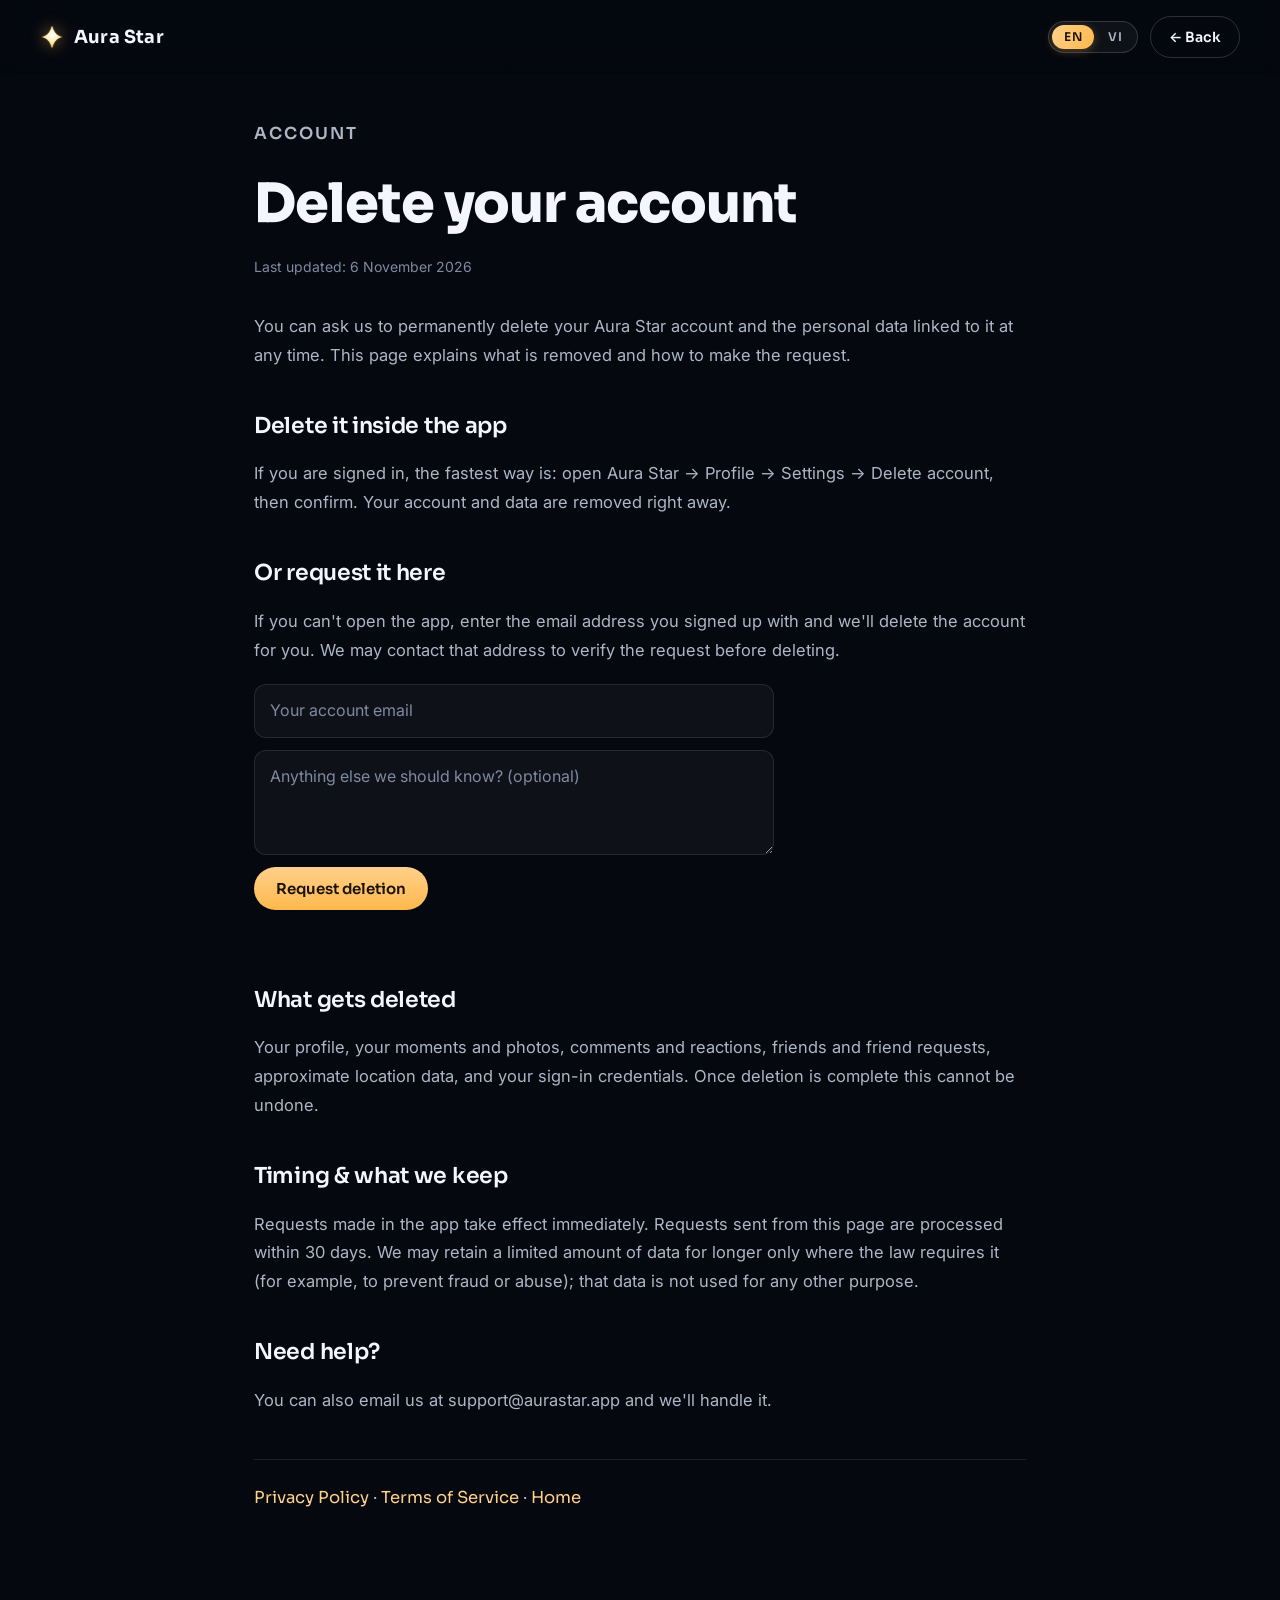
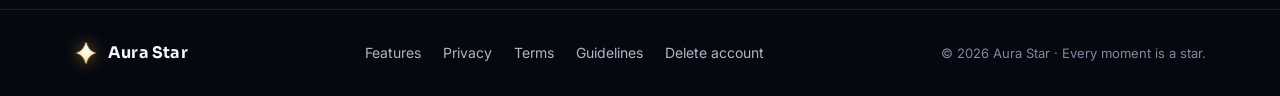
==== delete-account.html @ 7840a2f6 "feat: account-deletion request page + public URL (store compliance) - delete-account.html: bilingual" ====
<!doctype html>
<html lang="en">
<head>
  <meta charset="utf-8" />
  <meta name="viewport" content="width=device-width, initial-scale=1" />
  <title>Delete your account — Aura Star</title>
  <meta name="description" content="Request deletion of your Aura Star account and data." />
  <meta name="theme-color" content="#05080f" />
  <meta name="color-scheme" content="dark" />
  <link rel="icon" type="image/png" href="assets/icon.png" />
  <link rel="preconnect" href="https://fonts.googleapis.com" />
  <link rel="preconnect" href="https://fonts.gstatic.com" crossorigin />
  <link href="https://fonts.googleapis.com/css2?family=Sora:wght@400;500;600;700;800&family=Inter:wght@400;500;600&family=Instrument+Serif:ital@0;1&display=swap" rel="stylesheet" />
  <link rel="stylesheet" href="css/styles.css?v=15" />
</head>
<body>
  <nav class="nav">
    <a class="brand" href="index.html" aria-label="Aura Star home">
      <img src="assets/star.png" alt="" /><span>Aura&nbsp;Star</span>
    </a>
    <div class="nav-actions">
      <div class="lang-switch">
        <button class="lang-btn" data-lang="en" type="button">EN</button>
        <button class="lang-btn" data-lang="vi" type="button">VI</button>
      </div>
      <a class="navcta" href="index.html" data-en="← Back" data-vi="← Quay lại">← Back</a>
    </div>
  </nav>

  <main class="legal wrap">
    <p class="eyebrow" data-en="Account" data-vi="Tài khoản">Account</p>
    <h1 data-en="Delete your account" data-vi="Xóa tài khoản của bạn">Delete your account</h1>
    <p class="updated" data-en="Last updated: 6 November 2026" data-vi="Cập nhật lần cuối: 6 tháng 11 năm 2026">Last updated: 6 November 2026</p>

    <p data-en="You can ask us to permanently delete your Aura Star account and the personal data linked to it at any time. This page explains what is removed and how to make the request." data-vi="Bạn có thể yêu cầu chúng tôi xóa vĩnh viễn tài khoản Aura Star và dữ liệu cá nhân liên quan bất cứ lúc nào. Trang này giải thích những gì sẽ bị xóa và cách gửi yêu cầu.">You can ask us to permanently delete your Aura Star account and the personal data linked to it at any time. This page explains what is removed and how to make the request.</p>

    <h2 data-en="Delete it inside the app" data-vi="Xóa ngay trong ứng dụng">Delete it inside the app</h2>
    <p data-en="If you are signed in, the fastest way is: open Aura Star → Profile → Settings → Delete account, then confirm. Your account and data are removed right away." data-vi="Nếu bạn đã đăng nhập, cách nhanh nhất là: mở Aura Star → Hồ sơ → Cài đặt → Xóa tài khoản, rồi xác nhận. Tài khoản và dữ liệu của bạn sẽ được xóa ngay.">If you are signed in, the fastest way is: open Aura Star → Profile → Settings → Delete account, then confirm. Your account and data are removed right away.</p>

    <h2 data-en="Or request it here" data-vi="Hoặc gửi yêu cầu tại đây">Or request it here</h2>
    <p data-en="If you can't open the app, enter the email address you signed up with and we'll delete the account for you. We may contact that address to verify the request before deleting." data-vi="Nếu bạn không thể mở ứng dụng, hãy nhập địa chỉ email bạn đã đăng ký và chúng tôi sẽ xóa tài khoản giúp bạn. Chúng tôi có thể liên hệ qua email đó để xác minh yêu cầu trước khi xóa.">If you can't open the app, enter the email address you signed up with and we'll delete the account for you. We may contact that address to verify the request before deleting.</p>

    <form class="delreq" id="del-form" novalidate>
      <label class="sr-only" for="del-email" data-en="Your account email" data-vi="Email tài khoản của bạn">Your account email</label>
      <input id="del-email" type="email" required
             data-ph-en="Your account email" data-ph-vi="Email tài khoản của bạn"
             placeholder="Your account email" autocomplete="email" />
      <textarea id="del-note" rows="3"
             data-ph-en="Anything else we should know? (optional)" data-ph-vi="Bạn muốn nói thêm điều gì? (không bắt buộc)"
             placeholder="Anything else we should know? (optional)"></textarea>
      <button type="submit" id="del-btn" data-en="Request deletion" data-vi="Gửi yêu cầu xóa">Request deletion</button>
      <p class="delreq-msg" id="del-msg" aria-live="polite"></p>
    </form>

    <h2 data-en="What gets deleted" data-vi="Những gì sẽ bị xóa">What gets deleted</h2>
    <p data-en="Your profile, your moments and photos, comments and reactions, friends and friend requests, approximate location data, and your sign-in credentials. Once deletion is complete this cannot be undone." data-vi="Hồ sơ của bạn, các khoảnh khắc và ảnh, bình luận và cảm xúc, bạn bè và lời mời kết bạn, dữ liệu vị trí tương đối, và thông tin đăng nhập của bạn. Sau khi xóa xong, thao tác này không thể hoàn tác.">Your profile, your moments and photos, comments and reactions, friends and friend requests, approximate location data, and your sign-in credentials. Once deletion is complete this cannot be undone.</p>

    <h2 data-en="Timing &amp; what we keep" data-vi="Thời gian &amp; những gì chúng tôi giữ lại">Timing &amp; what we keep</h2>
    <p data-en="Requests made in the app take effect immediately. Requests sent from this page are processed within 30 days. We may retain a limited amount of data for longer only where the law requires it (for example, to prevent fraud or abuse); that data is not used for any other purpose." data-vi="Yêu cầu thực hiện trong ứng dụng có hiệu lực ngay lập tức. Yêu cầu gửi từ trang này được xử lý trong vòng 30 ngày. Chúng tôi có thể giữ lại một lượng dữ liệu hạn chế lâu hơn chỉ khi pháp luật yêu cầu (ví dụ để ngăn gian lận hoặc lạm dụng); dữ liệu đó không được dùng cho bất kỳ mục đích nào khác.">Requests made in the app take effect immediately. Requests sent from this page are processed within 30 days. We may retain a limited amount of data for longer only where the law requires it (for example, to prevent fraud or abuse); that data is not used for any other purpose.</p>

    <h2 data-en="Need help?" data-vi="Cần trợ giúp?">Need help?</h2>
    <p data-en="You can also email us at support@aurastar.app and we'll handle it." data-vi="Bạn cũng có thể gửi email tới support@aurastar.app và chúng tôi sẽ xử lý.">You can also email us at <a href="mailto:support@aurastar.app?subject=Delete%20my%20Aura%20Star%20account">support@aurastar.app</a> and we'll handle it.</p>

    <p class="legal-nav" data-en="<a href=&quot;privacy.html&quot;>Privacy Policy</a> · <a href=&quot;terms.html&quot;>Terms of Service</a> · <a href=&quot;index.html&quot;>Home</a>" data-vi="<a href=&quot;privacy.html&quot;>Chính sách quyền riêng tư</a> · <a href=&quot;terms.html&quot;>Điều khoản dịch vụ</a> · <a href=&quot;index.html&quot;>Trang chủ</a>"><a href="privacy.html">Privacy Policy</a> · <a href="terms.html">Terms of Service</a> · <a href="index.html">Home</a></p>
  </main>

  <footer>
    <div class="wrap foot">
      <a class="brand" href="index.html"><img src="assets/star.png" alt="" width="22" /><span>Aura Star</span></a>
      <div class="links">
        <a href="index.html#features" data-en="Features" data-vi="Tính năng">Features</a>
        <a href="privacy.html" data-en="Privacy" data-vi="Quyền riêng tư">Privacy</a>
        <a href="terms.html" data-en="Terms" data-vi="Điều khoản">Terms</a>
        <a href="guidelines.html" data-en="Guidelines" data-vi="Nguyên tắc">Guidelines</a>
        <a href="delete-account.html" data-en="Delete account" data-vi="Xóa tài khoản">Delete account</a>
      </div>
      <span class="copyright">© <span id="year">2026</span> <span data-en="Aura Star · Every moment is a star." data-vi="Aura Star · Mỗi khoảnh khắc là một vì sao.">Aura Star · Every moment is a star.</span></span>
    </div>
  </footer>
  <script src="js/i18n.js?v=15"></script>
  <script src="js/delete-request.js?v=15"></script>
  <script>document.getElementById("year").textContent = new Date().getFullYear();</script>
</body>
</html>
---- css/styles.css ----
/* Aura Star — Coming Soon (premium redesign) */
:root {
  --bg: #05080f;
  --bg2: #0b1327;
  --panel: rgba(255, 255, 255, 0.045);
  --panel-2: rgba(255, 255, 255, 0.07);
  --border: rgba(255, 255, 255, 0.10);
  --border-2: rgba(255, 255, 255, 0.16);
  --gold: #ffb84d;
  --gold-2: #ffd08a;
  --text: #f4f6fb;
  --muted: #aeb6c6;
  --muted-2: #7f8aa0;
  --font: "Inter", system-ui, -apple-system, Segoe UI, Roboto, sans-serif;
  --display: "Sora", var(--font);
  --serif: "Instrument Serif", Georgia, "Times New Roman", serif;
  --maxw: 1180px;
}

* { box-sizing: border-box; }
html { scroll-behavior: smooth; -webkit-text-size-adjust: 100%; }
body {
  margin: 0;
  background: var(--bg);
  color: var(--text);
  font-family: var(--font);
  font-size: 17px;
  line-height: 1.6;
  overflow-x: hidden;
  -webkit-font-smoothing: antialiased;
}
img { max-width: 100%; display: block; }
a { color: inherit; text-decoration: none; }

.wrap { width: 100%; max-width: var(--maxw); margin: 0 auto; padding: 0 24px; }

/* ---- Nav ---------------------------------------------------------------- */
.nav {
  position: fixed; inset: 0 0 auto 0; z-index: 20;
  display: flex; align-items: center; justify-content: space-between;
  padding: 16px clamp(18px, 5vw, 40px);
  backdrop-filter: blur(10px);
  background: linear-gradient(to bottom, rgba(5, 8, 15, 0.6), rgba(5, 8, 15, 0));
}
.brand { display: flex; align-items: center; gap: 10px; font-family: var(--display);
  font-weight: 700; letter-spacing: 0.2px; font-size: 18px; }
.brand img { width: 24px; height: 24px; filter: drop-shadow(0 0 8px rgba(255, 184, 77, 0.6)); }
.navcta {
  font-family: var(--display); font-weight: 600; font-size: 14px;
  padding: 9px 18px; border-radius: 999px;
  border: 1px solid var(--border-2); color: var(--text);
  transition: background 0.2s, border-color 0.2s, transform 0.2s;
}
.navcta:hover { background: var(--panel-2); border-color: var(--gold); transform: translateY(-1px); }

/* ---- Language switch ---------------------------------------------------- */
.nav-actions { display: flex; align-items: center; gap: 12px; }
.lang-switch {
  display: inline-flex; align-items: center; gap: 2px;
  padding: 3px; border-radius: 999px;
  border: 1px solid var(--border-2); background: var(--panel);
}
.lang-btn {
  font-family: var(--display); font-weight: 600; font-size: 12px;
  letter-spacing: 0.4px; line-height: 1;
  padding: 6px 12px; border-radius: 999px;
  border: 0; cursor: pointer;
  background: transparent; color: var(--muted);
  transition: background 0.2s, color 0.2s;
}
.lang-btn:hover { color: var(--text); }
.lang-btn.active {
  color: #1a1203;
  background: linear-gradient(120deg, var(--gold-2), var(--gold));
  box-shadow: 0 2px 10px rgba(255, 184, 77, 0.3);
}

/* ---- Hero --------------------------------------------------------------- */
.hero {
  position: relative; min-height: 100svh;
  display: flex; align-items: center;
  overflow: hidden;
  border-bottom: 1px solid var(--border);
}
/* black sky + stars + shooting stars (behind everything).
   width/height 100% are required — a <canvas> is a replaced element, so
   inset:0 alone keeps its default 300x150 size instead of filling the hero. */
#stars { position: absolute; inset: 0; width: 100%; height: 100%;
  z-index: 0; pointer-events: none; }
/* satellite globe, nudged to the right so it clears the headline on desktop */
#globe { position: absolute; top: 0; bottom: 0; left: 24%; right: -7%; z-index: 1;
  cursor: grab; }
#globe:active { cursor: grabbing; }
#globe canvas { outline: none; }
/* White-blue atmosphere glow hugging the globe's limb. The globe's on-screen
   radius is fixed by its zoom (~200px), centred at ~65.5% / 50% of the hero,
   so a fixed-size ring lines up with the Earth's edge. Sits just above the
   globe so the halo is always visible around the rim. */
/* faint ambient glow behind the globe for depth; the precise atmosphere rim is
   drawn on a canvas in globe.js so it always hugs the Earth's real edge. */
.hero::before {
  content: ""; position: absolute; z-index: 0; pointer-events: none;
  width: min(82vmin, 780px); height: min(82vmin, 780px);
  left: 65.5%; top: 50%; transform: translate(-50%, -50%);
  background: radial-gradient(circle,
    rgba(90, 150, 255, 0.10) 0%, rgba(90, 150, 255, 0) 60%);
}
/* readability scrim: dark on the left, clear on the right */
.hero-scrim {
  position: absolute; inset: 0; z-index: 2; pointer-events: none;
  background:
    radial-gradient(130% 90% at 10% 50%, rgba(5, 8, 15, 0.92) 0%, rgba(5, 8, 15, 0.5) 32%, rgba(5, 8, 15, 0) 60%),
    linear-gradient(to top, rgba(5, 8, 15, 0.85) 0%, rgba(5, 8, 15, 0) 28%);
}
.hero-inner {
  position: relative; z-index: 3;
  width: 100%; max-width: var(--maxw); margin: 0 auto;
  padding: 120px 24px 90px;
  /* let drags pass through the empty copy area to the globe behind it */
  pointer-events: none;
}
.hero-inner > * { max-width: 620px; }
/* re-enable interaction only for the things people actually click */
.hero-inner .signup, .hero-inner .badge { pointer-events: auto; }

.badge {
  display: inline-flex; align-items: center; gap: 8px;
  font-family: var(--display); font-size: 13px; font-weight: 600;
  letter-spacing: 0.4px; text-transform: uppercase;
  color: var(--gold-2);
  padding: 7px 14px; border-radius: 999px;
  border: 1px solid rgba(255, 184, 77, 0.35);
  background: rgba(255, 184, 77, 0.08);
}
.badge .dot { width: 7px; height: 7px; border-radius: 50%; background: var(--gold);
  box-shadow: 0 0 10px var(--gold); animation: pulse 2.4s ease-in-out infinite; }
@keyframes pulse { 0%, 100% { opacity: 1; } 50% { opacity: 0.35; } }

h1.display {
  font-family: var(--display);
  font-weight: 800; font-size: clamp(44px, 7vw, 86px);
  line-height: 1.02; letter-spacing: -1.5px;
  margin: 22px 0 12px;
}
h1.display em {
  font-family: var(--serif); font-style: italic; font-weight: 400;
  letter-spacing: 0;
  background: linear-gradient(120deg, var(--gold-2), var(--gold) 55%, #ffe9c6);
  -webkit-background-clip: text; background-clip: text; color: transparent;
  text-shadow: 0 0 40px rgba(255, 184, 77, 0.25);
  padding-right: 0.06em;
}
/* Uses Inter (full Vietnamese support) in italic — Instrument Serif lacks the
   Vietnamese diacritics, so the serif is kept only for the English headline. */
.tagline-vi { font-family: var(--font); font-style: italic; font-weight: 500;
  font-size: clamp(17px, 2.2vw, 22px); letter-spacing: 0.2px;
  color: var(--gold-2); opacity: 0.92; margin: 0 0 20px; }
.lead { color: var(--muted); font-size: clamp(16px, 1.6vw, 18px); margin: 0 0 30px; }

.signup { display: flex; gap: 10px; flex-wrap: wrap; max-width: 520px; }
.signup input {
  flex: 1 1 220px; min-width: 0;
  padding: 14px 18px; border-radius: 14px;
  background: var(--panel); border: 1px solid var(--border-2); color: var(--text);
  font-family: var(--font); font-size: 15px; outline: none;
  transition: border-color 0.2s, background 0.2s;
}
.signup input::placeholder { color: var(--muted-2); }
.signup input:focus { border-color: var(--gold); background: var(--panel-2); }
.btn {
  font-family: var(--display); font-weight: 700; font-size: 15px;
  padding: 14px 24px; border-radius: 14px; border: 0; cursor: pointer;
  color: #1a1203; white-space: nowrap;
  background: linear-gradient(120deg, var(--gold-2), var(--gold));
  box-shadow: 0 8px 26px rgba(255, 184, 77, 0.3);
  transition: transform 0.18s, box-shadow 0.18s, filter 0.18s;
}
.btn:hover { transform: translateY(-2px); box-shadow: 0 12px 34px rgba(255, 184, 77, 0.42); }
.btn:disabled { filter: saturate(0.6) brightness(0.9); cursor: default; transform: none; }
.note { color: var(--muted-2); font-size: 13px; margin: 14px 0 0; }

.scroll-cue {
  position: absolute; left: 50%; bottom: 22px; z-index: 3;
  transform: translateX(-50%);
  width: 26px; height: 42px; border: 1.5px solid var(--border-2); border-radius: 14px;
}
.scroll-cue span { position: absolute; left: 50%; top: 8px; width: 4px; height: 8px;
  margin-left: -2px; border-radius: 2px; background: var(--gold);
  animation: scroll 1.8s ease-in-out infinite; }
@keyframes scroll { 0% { opacity: 0; transform: translateY(0); }
  40% { opacity: 1; } 80%, 100% { opacity: 0; transform: translateY(14px); } }

/* ---- Sections ----------------------------------------------------------- */
.section { padding: clamp(70px, 10vw, 130px) 0; position: relative; }
.section.alt { background:
  radial-gradient(120% 80% at 50% 0%, rgba(11, 19, 39, 0.9), rgba(5, 8, 15, 0)); }
.eyebrow { font-family: var(--display); font-weight: 600; font-size: 13px;
  letter-spacing: 2px; text-transform: uppercase; color: var(--gold); margin: 0 0 12px; }
.section h2 { font-family: var(--display); font-weight: 700;
  font-size: clamp(30px, 4.4vw, 46px); letter-spacing: -0.8px; line-height: 1.08; margin: 0 0 14px; }
.section .sub { color: var(--muted); max-width: 640px; margin: 0 0 48px; font-size: 17px; }

/* Feature cards */
.cards { display: grid; grid-template-columns: repeat(3, 1fr); gap: 20px; }
.card {
  background: var(--panel); border: 1px solid var(--border); border-radius: 20px;
  padding: 28px 26px; transition: transform 0.22s, border-color 0.22s, background 0.22s;
  position: relative; overflow: hidden;
}
.card::after { content: ""; position: absolute; inset: 0;
  background: radial-gradient(120% 90% at 50% -20%, rgba(255, 184, 77, 0.10), transparent 60%);
  opacity: 0; transition: opacity 0.25s; pointer-events: none; }
.card:hover { transform: translateY(-4px); border-color: rgba(255, 184, 77, 0.4); background: var(--panel-2); }
.card:hover::after { opacity: 1; }
.card .ico {
  width: 50px; height: 50px; border-radius: 14px; display: grid; place-items: center;
  font-size: 24px; margin-bottom: 16px;
  background: rgba(255, 184, 77, 0.12); border: 1px solid rgba(255, 184, 77, 0.28);
}
.card h3 { font-family: var(--display); font-weight: 600; font-size: 19px; margin: 0 0 8px; }
.card p { color: var(--muted); font-size: 15px; margin: 0; line-height: 1.6; }

/* Screenshots */
.screens { display: grid; grid-template-columns: repeat(4, 1fr); gap: 22px; }
.phone { margin: 0; text-align: center; }
.phone img {
  width: 100%; border-radius: 26px;
  border: 1px solid var(--border-2);
  box-shadow: 0 24px 60px rgba(0, 0, 0, 0.55), 0 0 0 1px rgba(255, 255, 255, 0.03) inset;
  transition: transform 0.25s;
}
.phone:hover img { transform: translateY(-6px); }
.phone figcaption { margin-top: 16px; color: var(--muted); font-size: 14px;
  font-family: var(--display); font-weight: 500; }

/* CTA */
.cta {
  text-align: center; max-width: 720px; margin: 0 auto;
  background:
    radial-gradient(120% 120% at 50% 0%, rgba(255, 184, 77, 0.10), transparent 60%),
    var(--panel);
  border: 1px solid var(--border-2); border-radius: 28px;
  padding: clamp(40px, 7vw, 70px) 30px;
}
.cta img { width: 56px; margin: 0 auto 18px; filter: drop-shadow(0 0 18px rgba(255, 184, 77, 0.6)); }
.cta h2 { font-family: var(--display); font-weight: 800; font-size: clamp(30px, 5vw, 48px);
  letter-spacing: -1px; margin: 0 0 12px; }
.cta p { color: var(--muted); max-width: 440px; margin: 0 auto 26px; }
.store-badges { display: flex; gap: 12px; justify-content: center; flex-wrap: wrap; }
.store-badge { font-family: var(--display); font-size: 14px; color: var(--muted);
  padding: 11px 20px; border-radius: 14px; border: 1px solid var(--border);
  background: var(--panel); }
.store-badge strong { color: var(--text); font-weight: 600; }

/* Footer */
footer { border-top: 1px solid var(--border); padding: 30px 0; }
.foot { display: flex; align-items: center; justify-content: space-between; gap: 18px; flex-wrap: wrap; }
.foot .brand { font-size: 16px; }
.foot .links { display: flex; gap: 22px; }
.foot .links a { color: var(--muted); font-size: 14px; transition: color 0.2s; }
.foot .links a:hover { color: var(--gold); }
.copyright { color: var(--muted-2); font-size: 13px; }

/* ---- Responsive --------------------------------------------------------- */
@media (max-width: 900px) {
  .cards { grid-template-columns: repeat(2, 1fr); }
  .screens { grid-template-columns: repeat(2, 1fr); }
  #globe { left: 0; right: 0; }
  .hero::before { left: 50%; top: 50%; }
  .hero-scrim { background:
    linear-gradient(to top, rgba(5,8,15,0.95) 0%, rgba(5,8,15,0.55) 42%, rgba(5,8,15,0.2) 100%); }
  .hero-inner { padding: 130px 24px 80px; }
  .hero-inner > * { max-width: none; }
}
@media (max-width: 560px) {
  body { font-size: 16px; }
  .cards { grid-template-columns: 1fr; }
  .screens { grid-template-columns: 1fr 1fr; gap: 14px; }
  .foot { justify-content: center; text-align: center; }
  .navcta { display: none; }
  .nav-actions { gap: 0; }
  .lang-btn { padding: 6px 11px; }
}
@media (max-width: 360px) {
  .brand span { font-size: 16px; }
  .lang-btn { padding: 5px 9px; font-size: 11px; }
}

@media (prefers-reduced-motion: reduce) {
  html { scroll-behavior: auto; }
  .badge .dot, .scroll-cue span { animation: none; }
  .card, .phone img, .btn, .navcta { transition: none; }
}

/* ---- Legal pages -------------------------------------------------------- */
.legal { max-width: 820px; padding-top: 120px; padding-bottom: 80px; }
.legal h1 { font-family: var(--display); font-weight: 800;
  font-size: clamp(34px, 6vw, 54px); letter-spacing: -1px; margin: 6px 0 8px; }
.legal .updated { color: var(--muted-2); font-size: 14px; margin: 0 0 32px; }
.legal h2 { font-family: var(--display); font-weight: 600; font-size: 22px;
  letter-spacing: -0.3px; margin: 38px 0 10px; }
.legal p, .legal li { color: var(--muted); font-size: 16.5px; line-height: 1.75; }
.legal strong { color: var(--text); font-weight: 600; }
.legal ul { padding-left: 22px; margin: 10px 0 16px; }
.legal li { margin: 6px 0; }
.legal a { color: var(--gold-2); border-bottom: 1px solid rgba(255, 208, 138, 0.35); }
.legal a:hover { color: var(--gold); }
.legal-nav { margin-top: 44px; padding-top: 24px; border-top: 1px solid var(--border);
  font-family: var(--display); font-size: 15px; }
.legal-nav a { border-bottom: 0; }

/* ---- Account-deletion request form ------------------------------------- */
.sr-only { position: absolute; width: 1px; height: 1px; padding: 0; margin: -1px;
  overflow: hidden; clip: rect(0, 0, 0, 0); white-space: nowrap; border: 0; }
.delreq { margin: 20px 0 8px; max-width: 520px;
  display: flex; flex-direction: column; gap: 12px; }
.delreq input, .delreq textarea {
  width: 100%; font: inherit; font-size: 16px; color: var(--text);
  background: rgba(255, 255, 255, 0.04);
  border: 1px solid var(--border); border-radius: 12px;
  padding: 13px 15px; outline: none; resize: vertical;
  transition: border-color 0.2s ease, background 0.2s ease; }
.delreq input::placeholder, .delreq textarea::placeholder { color: var(--muted-2); }
.delreq input:focus, .delreq textarea:focus {
  border-color: rgba(255, 184, 77, 0.55); background: rgba(255, 255, 255, 0.06); }
.delreq button {
  align-self: flex-start; font-family: var(--display); font-weight: 600;
  font-size: 15px; color: #1a1206; cursor: pointer; border: 0;
  padding: 12px 22px; border-radius: 999px;
  background: linear-gradient(180deg, var(--gold-2), var(--gold));
  transition: opacity 0.2s ease, transform 0.15s ease; }
.delreq button:hover { transform: translateY(-1px); }
.delreq button:disabled { opacity: 0.55; cursor: default; transform: none; }
.delreq-msg { min-height: 1.2em; margin: 2px 0 0; font-size: 15px; line-height: 1.6; }
.delreq-msg.ok { color: var(--gold-2); }
.delreq-msg.err { color: #ff9b8a; }

/* ---- Scroll-reveal (3D on scroll) -------------------------------------- */
.cards, .screens { perspective: 1200px; }
.js .reveal {
  opacity: 0; transform: translateY(42px) scale(0.98);
  transition: opacity 0.75s cubic-bezier(0.2, 0.7, 0.2, 1),
              transform 0.75s cubic-bezier(0.2, 0.7, 0.2, 1);
  will-change: opacity, transform;
}
.reveal.in { opacity: 1; transform: none; }
/* cards tilt up from a 3D plane */
.js .cards .reveal { transform: translateY(48px) rotateX(14deg); transform-origin: 50% 0; }
.cards .reveal.in { transform: none; }
/* phones rise with a parallax offset driven by scroll.js (--py) */
.js .screens .reveal { transform: translateY(52px) rotateX(10deg) scale(0.97); }
.screens .reveal.in { transform: translateY(var(--py, 0px)); }
/* stagger within a row */
.cards .reveal:nth-child(2), .screens .reveal:nth-child(2) { transition-delay: 0.08s; }
.cards .reveal:nth-child(3), .screens .reveal:nth-child(3) { transition-delay: 0.16s; }
.cards .reveal:nth-child(4), .screens .reveal:nth-child(4) { transition-delay: 0.24s; }
.cards .reveal:nth-child(5) { transition-delay: 0.32s; }
.cards .reveal:nth-child(6) { transition-delay: 0.40s; }

@media (prefers-reduced-motion: reduce) {
  .reveal, .cards .reveal, .screens .reveal { opacity: 1; transform: none; transition: none; }
}
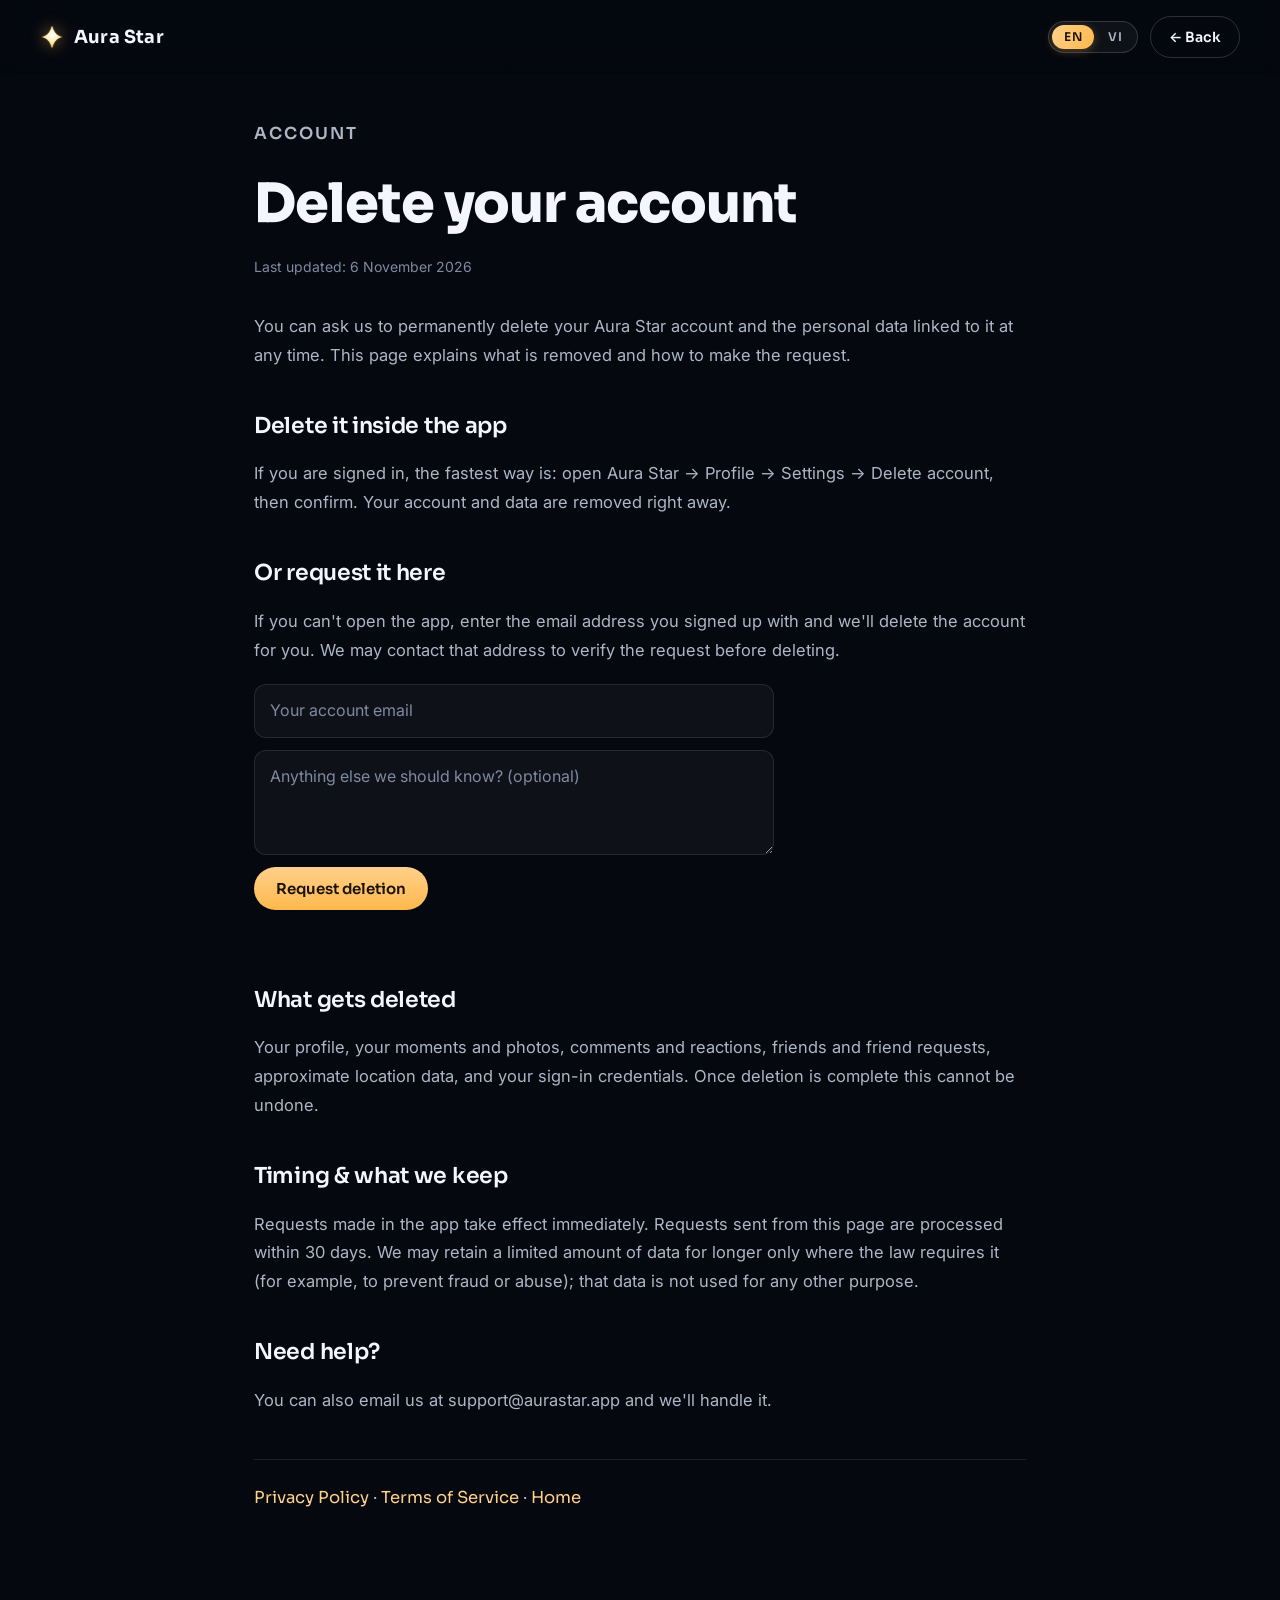
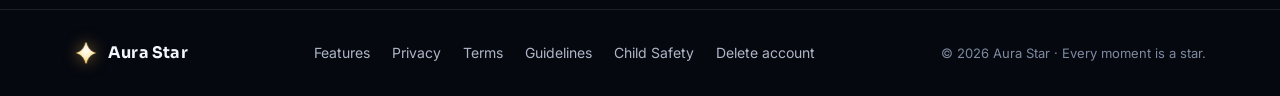
==== commit 3b7157f6: "feat: child safety (CSAE) standards page + public URL (store compliance) - child-safety.html: biling" ====
--- a/delete-account.html
+++ b/delete-account.html
@@ -11,7 +11,7 @@
   <link rel="preconnect" href="https://fonts.googleapis.com" />
   <link rel="preconnect" href="https://fonts.gstatic.com" crossorigin />
   <link href="https://fonts.googleapis.com/css2?family=Sora:wght@400;500;600;700;800&family=Inter:wght@400;500;600&family=Instrument+Serif:ital@0;1&display=swap" rel="stylesheet" />
-  <link rel="stylesheet" href="css/styles.css?v=15" />
+  <link rel="stylesheet" href="css/styles.css?v=16" />
 </head>
 <body>
   <nav class="nav">
@@ -72,13 +72,14 @@
         <a href="privacy.html" data-en="Privacy" data-vi="Quyền riêng tư">Privacy</a>
         <a href="terms.html" data-en="Terms" data-vi="Điều khoản">Terms</a>
         <a href="guidelines.html" data-en="Guidelines" data-vi="Nguyên tắc">Guidelines</a>
+        <a href="child-safety.html" data-en="Child Safety" data-vi="An toàn trẻ em">Child Safety</a>
         <a href="delete-account.html" data-en="Delete account" data-vi="Xóa tài khoản">Delete account</a>
       </div>
       <span class="copyright">© <span id="year">2026</span> <span data-en="Aura Star · Every moment is a star." data-vi="Aura Star · Mỗi khoảnh khắc là một vì sao.">Aura Star · Every moment is a star.</span></span>
     </div>
   </footer>
-  <script src="js/i18n.js?v=15"></script>
-  <script src="js/delete-request.js?v=15"></script>
+  <script src="js/i18n.js?v=16"></script>
+  <script src="js/delete-request.js?v=16"></script>
   <script>document.getElementById("year").textContent = new Date().getFullYear();</script>
 </body>
 </html>
